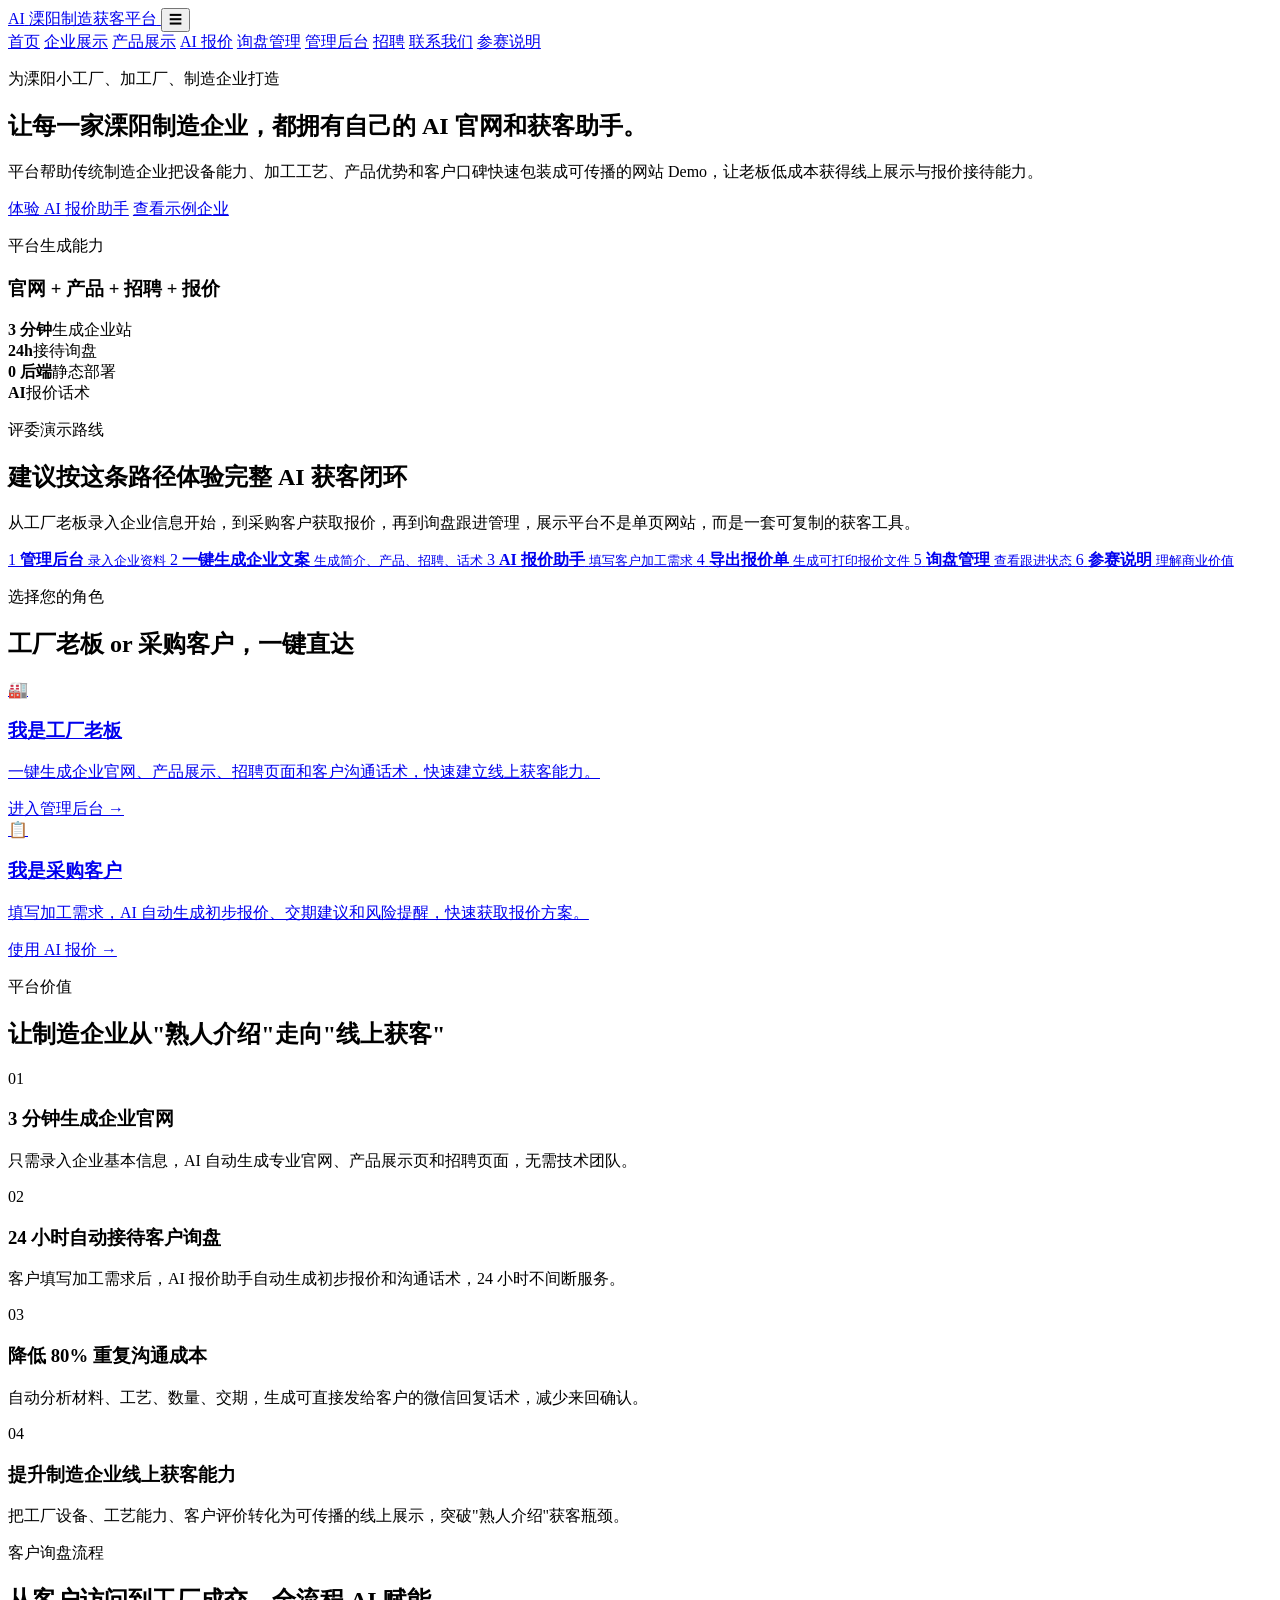
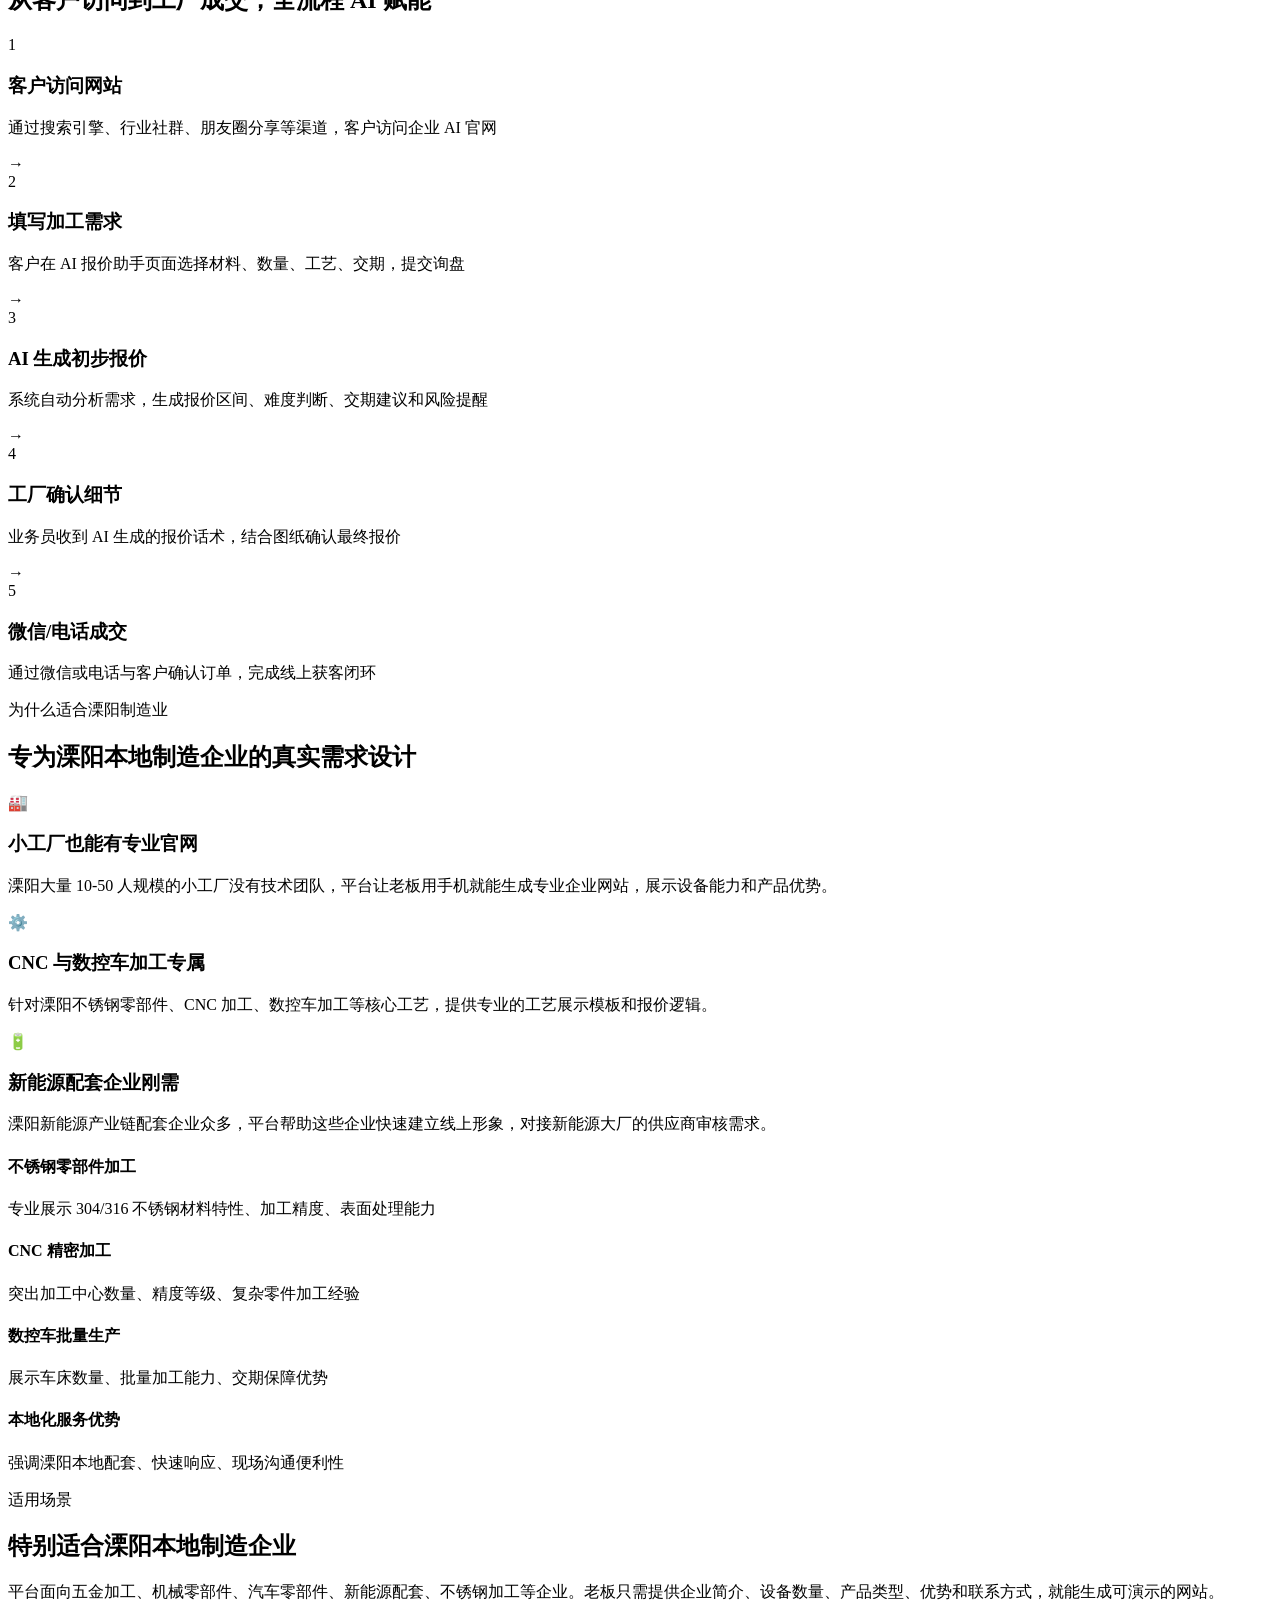
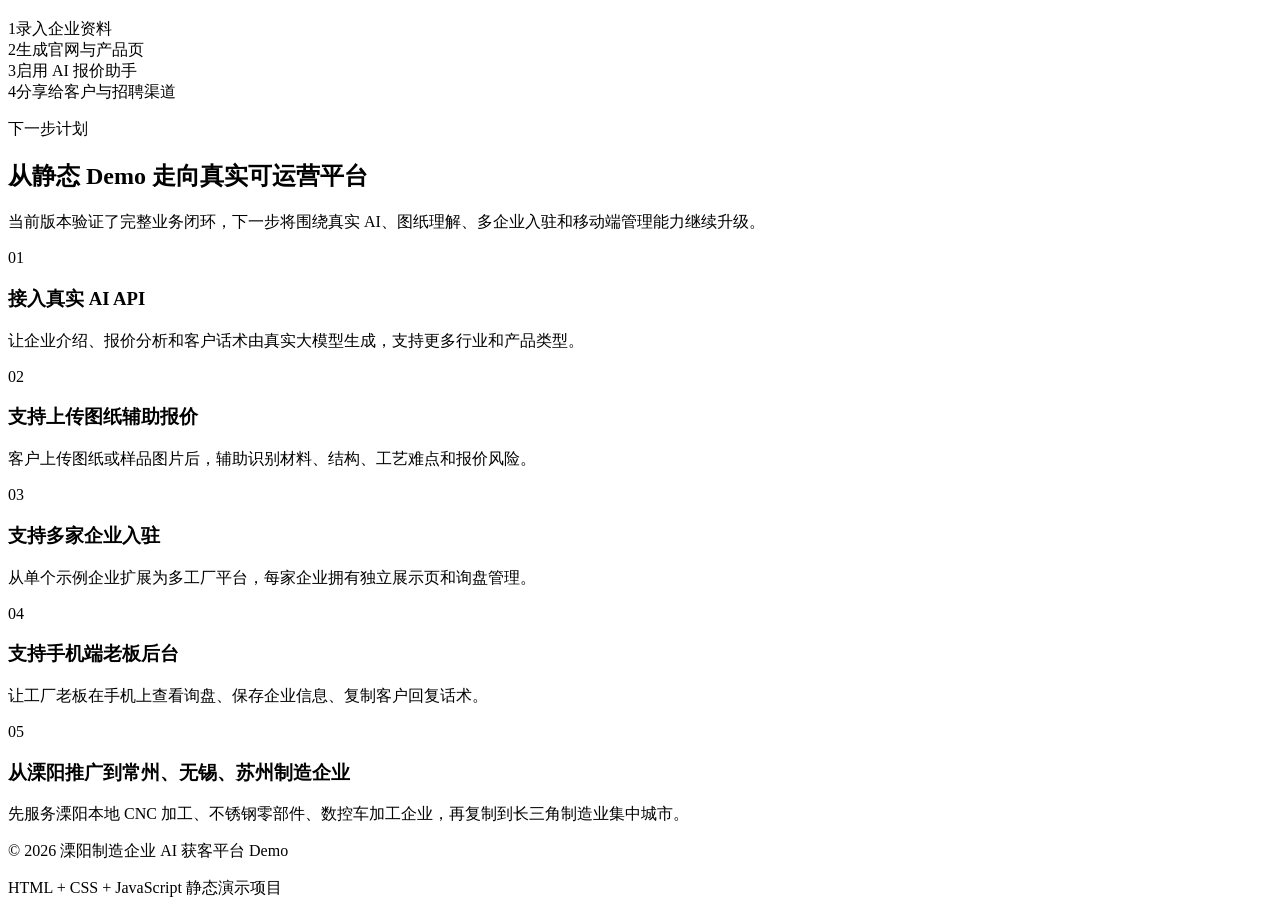
==== index.html @ 5c90553e "Add files via upload" ====
<!DOCTYPE html>
<html lang="zh-CN">
<head>
  <meta charset="UTF-8">
  <meta name="viewport" content="width=device-width, initial-scale=1.0">
  <title>溧阳制造企业 AI 获客平台 | 首页</title>
  <meta name="description" content="面向溧阳本地制造企业的 AI 官网、产品展示、招聘展示与报价助手 Demo。">
  <link rel="stylesheet" href="css/style.css">
</head>
<body>
  <header class="site-header">
    <nav class="navbar">
      <a class="brand" href="index.html">
        <span class="brand-mark">AI</span>
        <span>溧阳制造获客平台</span>
      </a>
      <button class="nav-toggle" aria-label="打开导航">☰</button>
      <div class="nav-links">
        <a href="index.html" class="active">首页</a>
        <a href="enterprise.html">企业展示</a>
        <a href="products.html">产品展示</a>
        <a href="quote.html">AI 报价</a>
        <a href="leads.html">询盘管理</a>
        <a href="admin.html">管理后台</a>
        <a href="jobs.html">招聘</a>
        <a href="contact.html">联系我们</a>
        <a href="competition.html" class="nav-highlight">参赛说明</a>
      </div>
    </nav>
  </header>

  <main>
    <section class="hero">
      <div class="hero-content">
        <p class="eyebrow">为溧阳小工厂、加工厂、制造企业打造</p>
        <h1>让每一家溧阳制造企业，都拥有自己的 AI 官网和获客助手。</h1>
        <p class="hero-text">平台帮助传统制造企业把设备能力、加工工艺、产品优势和客户口碑快速包装成可传播的网站 Demo，让老板低成本获得线上展示与报价接待能力。</p>
        <div class="hero-actions">
          <a class="btn primary" href="quote.html">体验 AI 报价助手</a>
          <a class="btn secondary" href="enterprise.html">查看示例企业</a>
        </div>
      </div>
      <div class="hero-panel">
        <div class="machine-card">
          <span class="status-dot"></span>
          <p>平台生成能力</p>
          <h3>官网 + 产品 + 招聘 + 报价</h3>
          <div class="metric-grid">
            <div><strong>3 分钟</strong><span>生成企业站</span></div>
            <div><strong>24h</strong><span>接待询盘</span></div>
            <div><strong>0 后端</strong><span>静态部署</span></div>
            <div><strong>AI</strong><span>报价话术</span></div>
          </div>
        </div>
      </div>
    </section>

    <section class="section demo-route-section">
      <div class="section-heading">
        <p class="eyebrow">评委演示路线</p>
        <h2>建议按这条路径体验完整 AI 获客闭环</h2>
        <p>从工厂老板录入企业信息开始，到采购客户获取报价，再到询盘跟进管理，展示平台不是单页网站，而是一套可复制的获客工具。</p>
      </div>
      <div class="demo-route">
        <a href="admin.html" class="demo-route-step">
          <span>1</span>
          <strong>管理后台</strong>
          <small>录入企业资料</small>
        </a>
        <a href="admin.html" class="demo-route-step">
          <span>2</span>
          <strong>一键生成企业文案</strong>
          <small>生成简介、产品、招聘、话术</small>
        </a>
        <a href="quote.html" class="demo-route-step">
          <span>3</span>
          <strong>AI 报价助手</strong>
          <small>填写客户加工需求</small>
        </a>
        <a href="quote.html" class="demo-route-step">
          <span>4</span>
          <strong>导出报价单</strong>
          <small>生成可打印报价文件</small>
        </a>
        <a href="leads.html" class="demo-route-step">
          <span>5</span>
          <strong>询盘管理</strong>
          <small>查看跟进状态</small>
        </a>
        <a href="competition.html" class="demo-route-step">
          <span>6</span>
          <strong>参赛说明</strong>
          <small>理解商业价值</small>
        </a>
      </div>
    </section>

    <section class="section">
      <div class="section-heading">
        <p class="eyebrow">选择您的角色</p>
        <h2>工厂老板 or 采购客户，一键直达</h2>
      </div>
      <div class="role-cards">
        <a href="admin.html" class="role-card">
          <div class="role-icon">🏭</div>
          <h3>我是工厂老板</h3>
          <p>一键生成企业官网、产品展示、招聘页面和客户沟通话术，快速建立线上获客能力。</p>
          <span class="role-btn">进入管理后台 →</span>
        </a>
        <a href="quote.html" class="role-card">
          <div class="role-icon">📋</div>
          <h3>我是采购客户</h3>
          <p>填写加工需求，AI 自动生成初步报价、交期建议和风险提醒，快速获取报价方案。</p>
          <span class="role-btn">使用 AI 报价 →</span>
        </a>
      </div>
    </section>

    <section class="section">
      <div class="section-heading">
        <p class="eyebrow">平台价值</p>
        <h2>让制造企业从"熟人介绍"走向"线上获客"</h2>
      </div>
      <div class="cards four">
        <article class="card value-card">
          <div class="icon-box">01</div>
          <h3>3 分钟生成企业官网</h3>
          <p>只需录入企业基本信息，AI 自动生成专业官网、产品展示页和招聘页面，无需技术团队。</p>
        </article>
        <article class="card value-card">
          <div class="icon-box">02</div>
          <h3>24 小时自动接待客户询盘</h3>
          <p>客户填写加工需求后，AI 报价助手自动生成初步报价和沟通话术，24 小时不间断服务。</p>
        </article>
        <article class="card value-card">
          <div class="icon-box">03</div>
          <h3>降低 80% 重复沟通成本</h3>
          <p>自动分析材料、工艺、数量、交期，生成可直接发给客户的微信回复话术，减少来回确认。</p>
        </article>
        <article class="card value-card">
          <div class="icon-box">04</div>
          <h3>提升制造企业线上获客能力</h3>
          <p>把工厂设备、工艺能力、客户评价转化为可传播的线上展示，突破"熟人介绍"获客瓶颈。</p>
        </article>
      </div>
    </section>

    <section class="section dark-band">
      <div class="section-heading">
        <p class="eyebrow">客户询盘流程</p>
        <h2>从客户访问到工厂成交，全流程 AI 赋能</h2>
      </div>
      <div class="flow-steps">
        <div class="flow-step">
          <div class="flow-icon">1</div>
          <h3>客户访问网站</h3>
          <p>通过搜索引擎、行业社群、朋友圈分享等渠道，客户访问企业 AI 官网</p>
        </div>
        <div class="flow-arrow">→</div>
        <div class="flow-step">
          <div class="flow-icon">2</div>
          <h3>填写加工需求</h3>
          <p>客户在 AI 报价助手页面选择材料、数量、工艺、交期，提交询盘</p>
        </div>
        <div class="flow-arrow">→</div>
        <div class="flow-step">
          <div class="flow-icon">3</div>
          <h3>AI 生成初步报价</h3>
          <p>系统自动分析需求，生成报价区间、难度判断、交期建议和风险提醒</p>
        </div>
        <div class="flow-arrow">→</div>
        <div class="flow-step">
          <div class="flow-icon">4</div>
          <h3>工厂确认细节</h3>
          <p>业务员收到 AI 生成的报价话术，结合图纸确认最终报价</p>
        </div>
        <div class="flow-arrow">→</div>
        <div class="flow-step">
          <div class="flow-icon">5</div>
          <h3>微信/电话成交</h3>
          <p>通过微信或电话与客户确认订单，完成线上获客闭环</p>
        </div>
      </div>
    </section>

    <section class="section">
      <div class="section-heading">
        <p class="eyebrow">为什么适合溧阳制造业</p>
        <h2>专为溧阳本地制造企业的真实需求设计</h2>
      </div>
      <div class="cards three">
        <article class="card">
          <div class="icon-box">🏭</div>
          <h3>小工厂也能有专业官网</h3>
          <p>溧阳大量 10-50 人规模的小工厂没有技术团队，平台让老板用手机就能生成专业企业网站，展示设备能力和产品优势。</p>
        </article>
        <article class="card">
          <div class="icon-box">⚙️</div>
          <h3>CNC 与数控车加工专属</h3>
          <p>针对溧阳不锈钢零部件、CNC 加工、数控车加工等核心工艺，提供专业的工艺展示模板和报价逻辑。</p>
        </article>
        <article class="card">
          <div class="icon-box">🔋</div>
          <h3>新能源配套企业刚需</h3>
          <p>溧阳新能源产业链配套企业众多，平台帮助这些企业快速建立线上形象，对接新能源大厂的供应商审核需求。</p>
        </article>
      </div>
      <div class="liyang-features">
        <div class="liyang-feature">
          <h4>不锈钢零部件加工</h4>
          <p>专业展示 304/316 不锈钢材料特性、加工精度、表面处理能力</p>
        </div>
        <div class="liyang-feature">
          <h4>CNC 精密加工</h4>
          <p>突出加工中心数量、精度等级、复杂零件加工经验</p>
        </div>
        <div class="liyang-feature">
          <h4>数控车批量生产</h4>
          <p>展示车床数量、批量加工能力、交期保障优势</p>
        </div>
        <div class="liyang-feature">
          <h4>本地化服务优势</h4>
          <p>强调溧阳本地配套、快速响应、现场沟通便利性</p>
        </div>
      </div>
    </section>

    <section class="section light">
      <div class="section-heading">
        <p class="eyebrow">适用场景</p>
        <h2>特别适合溧阳本地制造企业</h2>
      </div>
      <div class="split">
        <div>
          <p>平台面向五金加工、机械零部件、汽车零部件、新能源配套、不锈钢加工等企业。老板只需提供企业简介、设备数量、产品类型、优势和联系方式，就能生成可演示的网站。</p>
        </div>
        <div class="process-list">
          <div><span>1</span>录入企业资料</div>
          <div><span>2</span>生成官网与产品页</div>
          <div><span>3</span>启用 AI 报价助手</div>
          <div><span>4</span>分享给客户与招聘渠道</div>
        </div>
      </div>
    </section>

    <section class="section">
      <div class="section-heading">
        <p class="eyebrow">下一步计划</p>
        <h2>从静态 Demo 走向真实可运营平台</h2>
        <p>当前版本验证了完整业务闭环，下一步将围绕真实 AI、图纸理解、多企业入驻和移动端管理能力继续升级。</p>
      </div>
      <div class="roadmap-grid">
        <article class="roadmap-card">
          <span>01</span>
          <h3>接入真实 AI API</h3>
          <p>让企业介绍、报价分析和客户话术由真实大模型生成，支持更多行业和产品类型。</p>
        </article>
        <article class="roadmap-card">
          <span>02</span>
          <h3>支持上传图纸辅助报价</h3>
          <p>客户上传图纸或样品图片后，辅助识别材料、结构、工艺难点和报价风险。</p>
        </article>
        <article class="roadmap-card">
          <span>03</span>
          <h3>支持多家企业入驻</h3>
          <p>从单个示例企业扩展为多工厂平台，每家企业拥有独立展示页和询盘管理。</p>
        </article>
        <article class="roadmap-card">
          <span>04</span>
          <h3>支持手机端老板后台</h3>
          <p>让工厂老板在手机上查看询盘、保存企业信息、复制客户回复话术。</p>
        </article>
        <article class="roadmap-card wide">
          <span>05</span>
          <h3>从溧阳推广到常州、无锡、苏州制造企业</h3>
          <p>先服务溧阳本地 CNC 加工、不锈钢零部件、数控车加工企业，再复制到长三角制造业集中城市。</p>
        </article>
      </div>
    </section>
  </main>

  <footer class="site-footer">
    <p>© 2026 溧阳制造企业 AI 获客平台 Demo</p>
    <p>HTML + CSS + JavaScript 静态演示项目</p>
  </footer>

  <script src="js/app.js"></script>
</body>
</html>
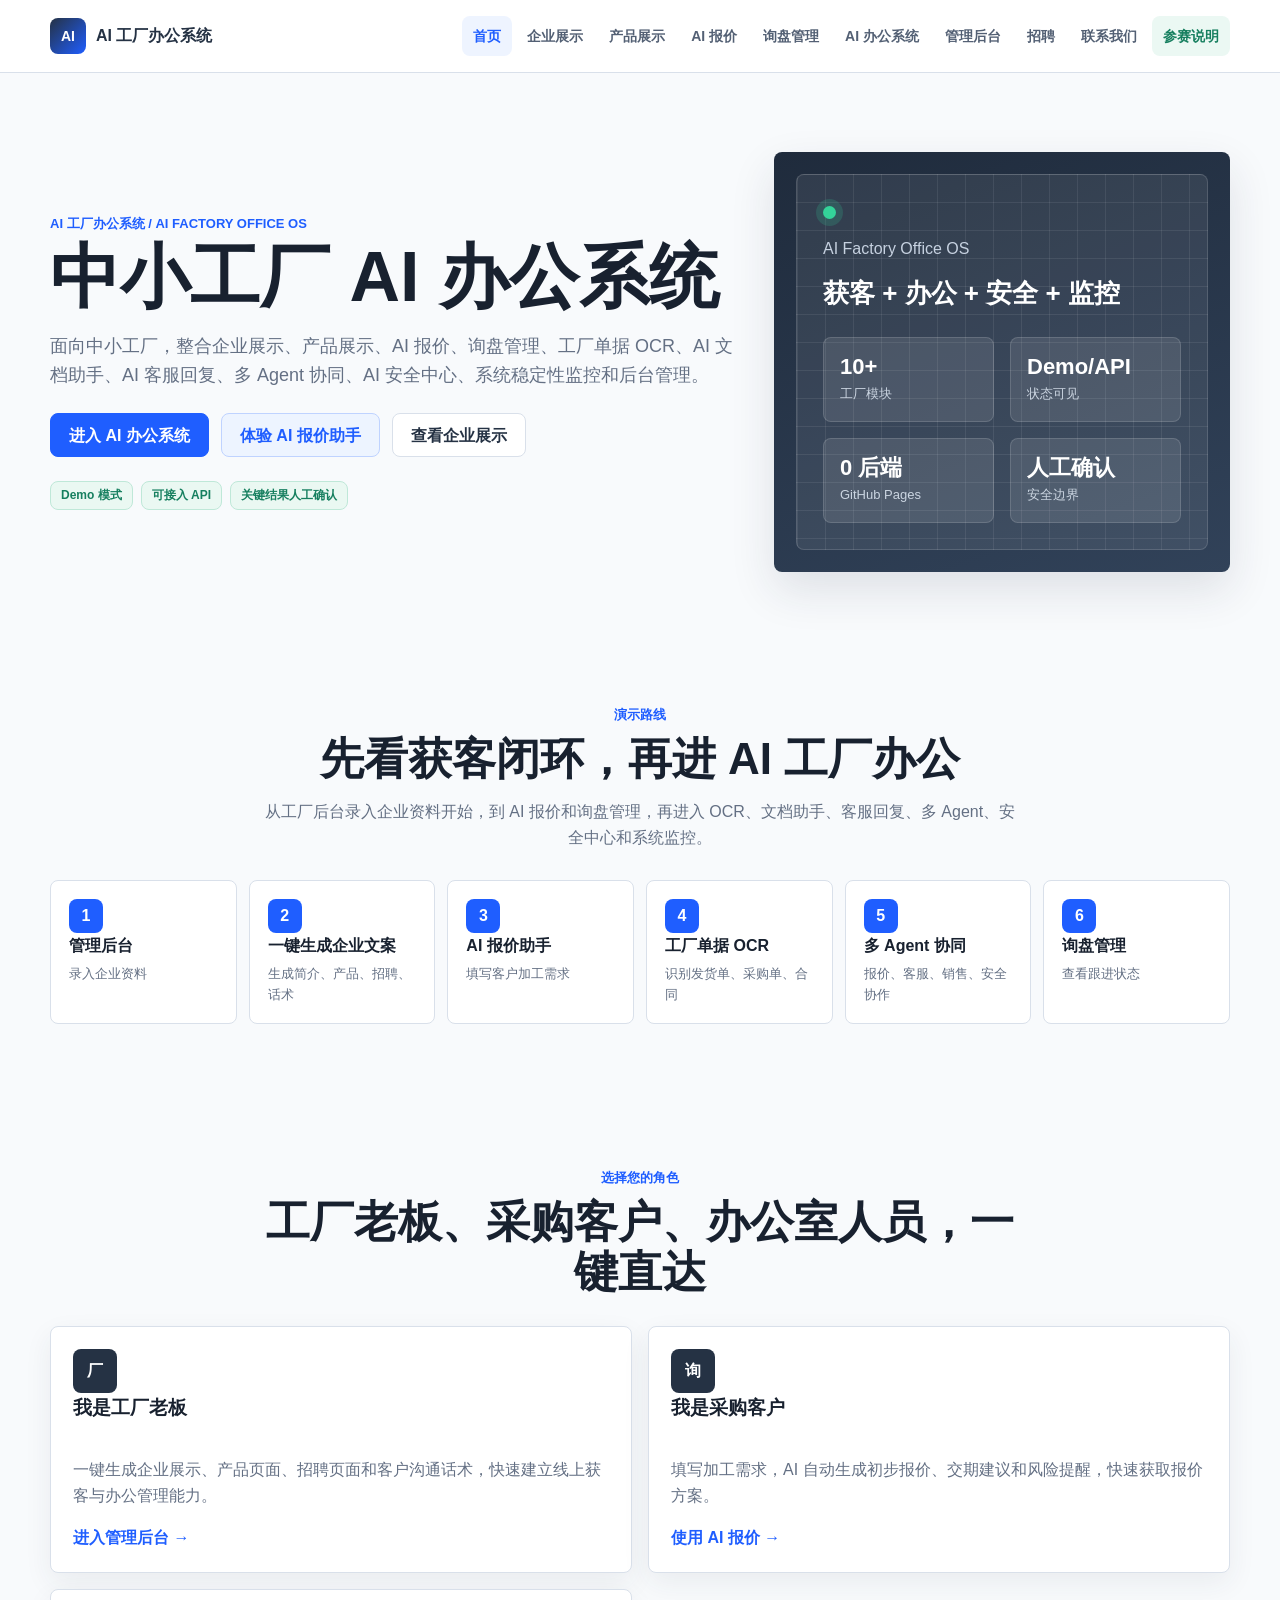
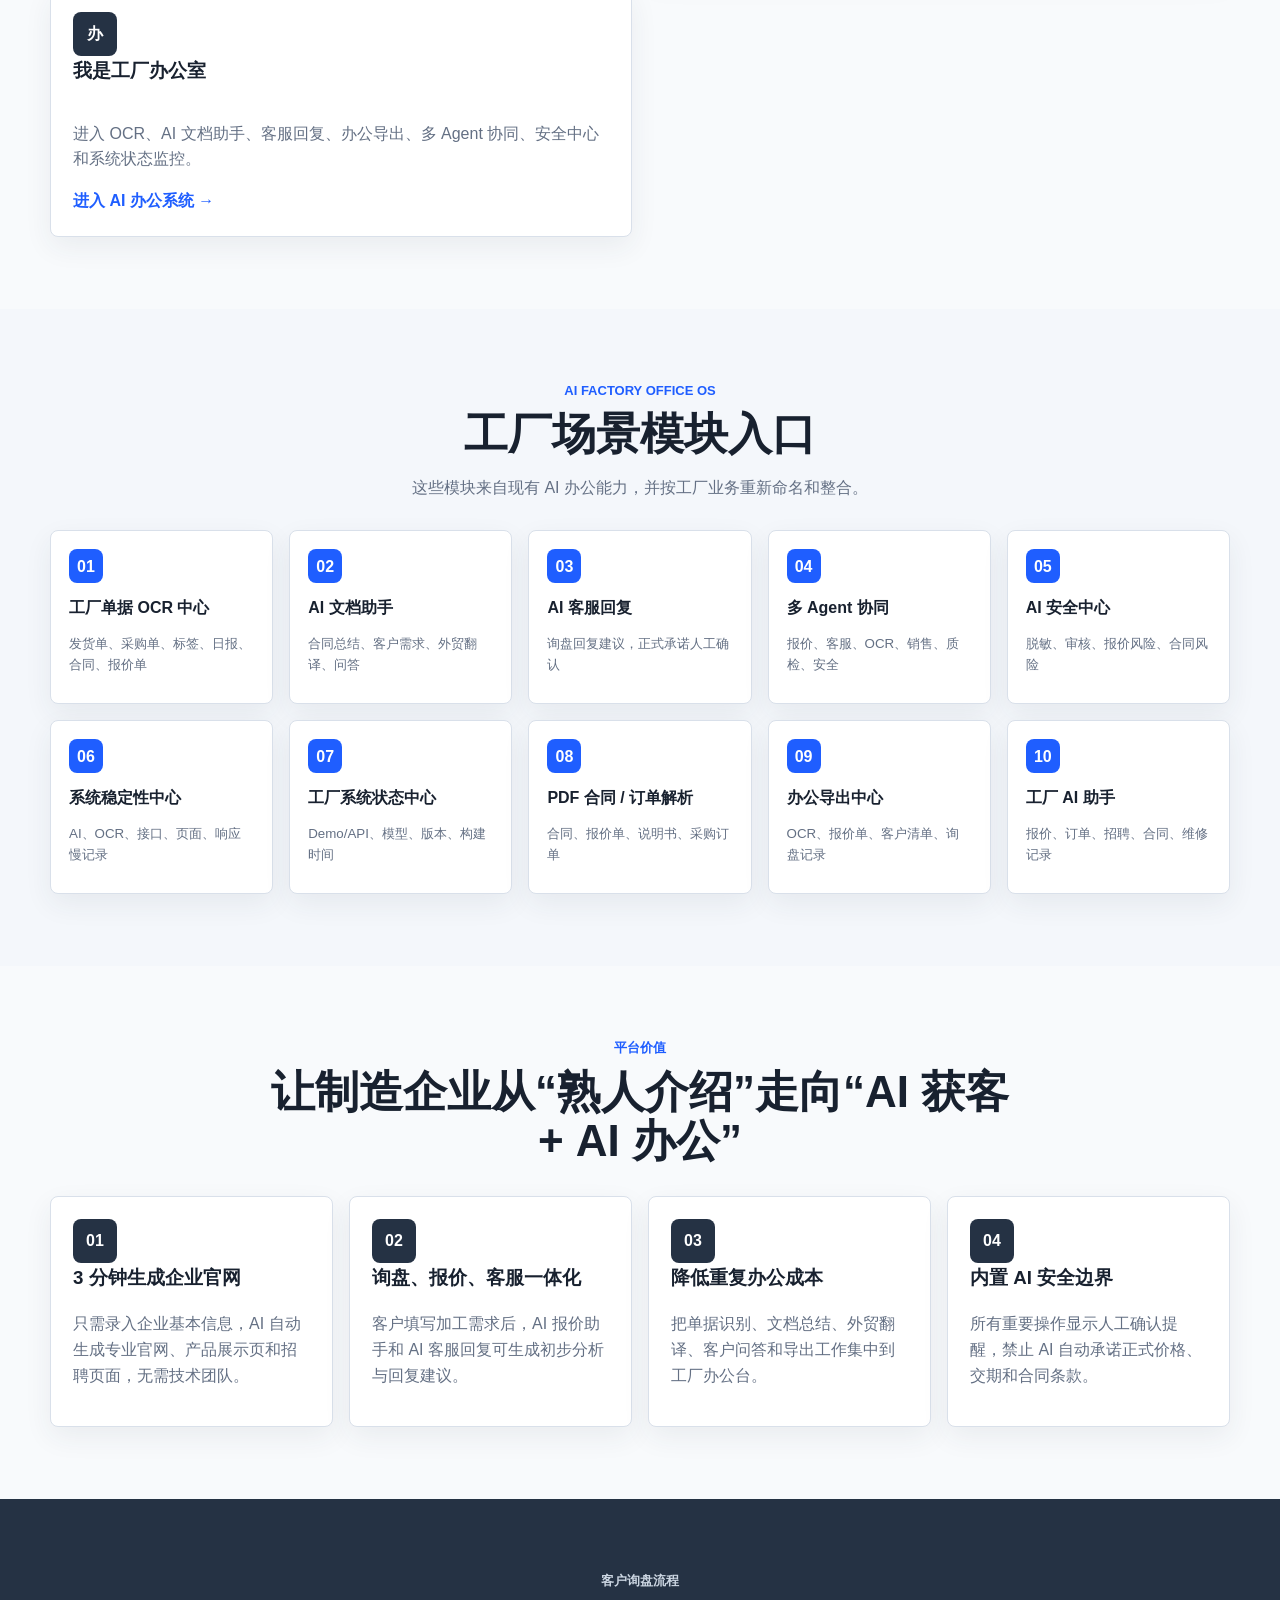
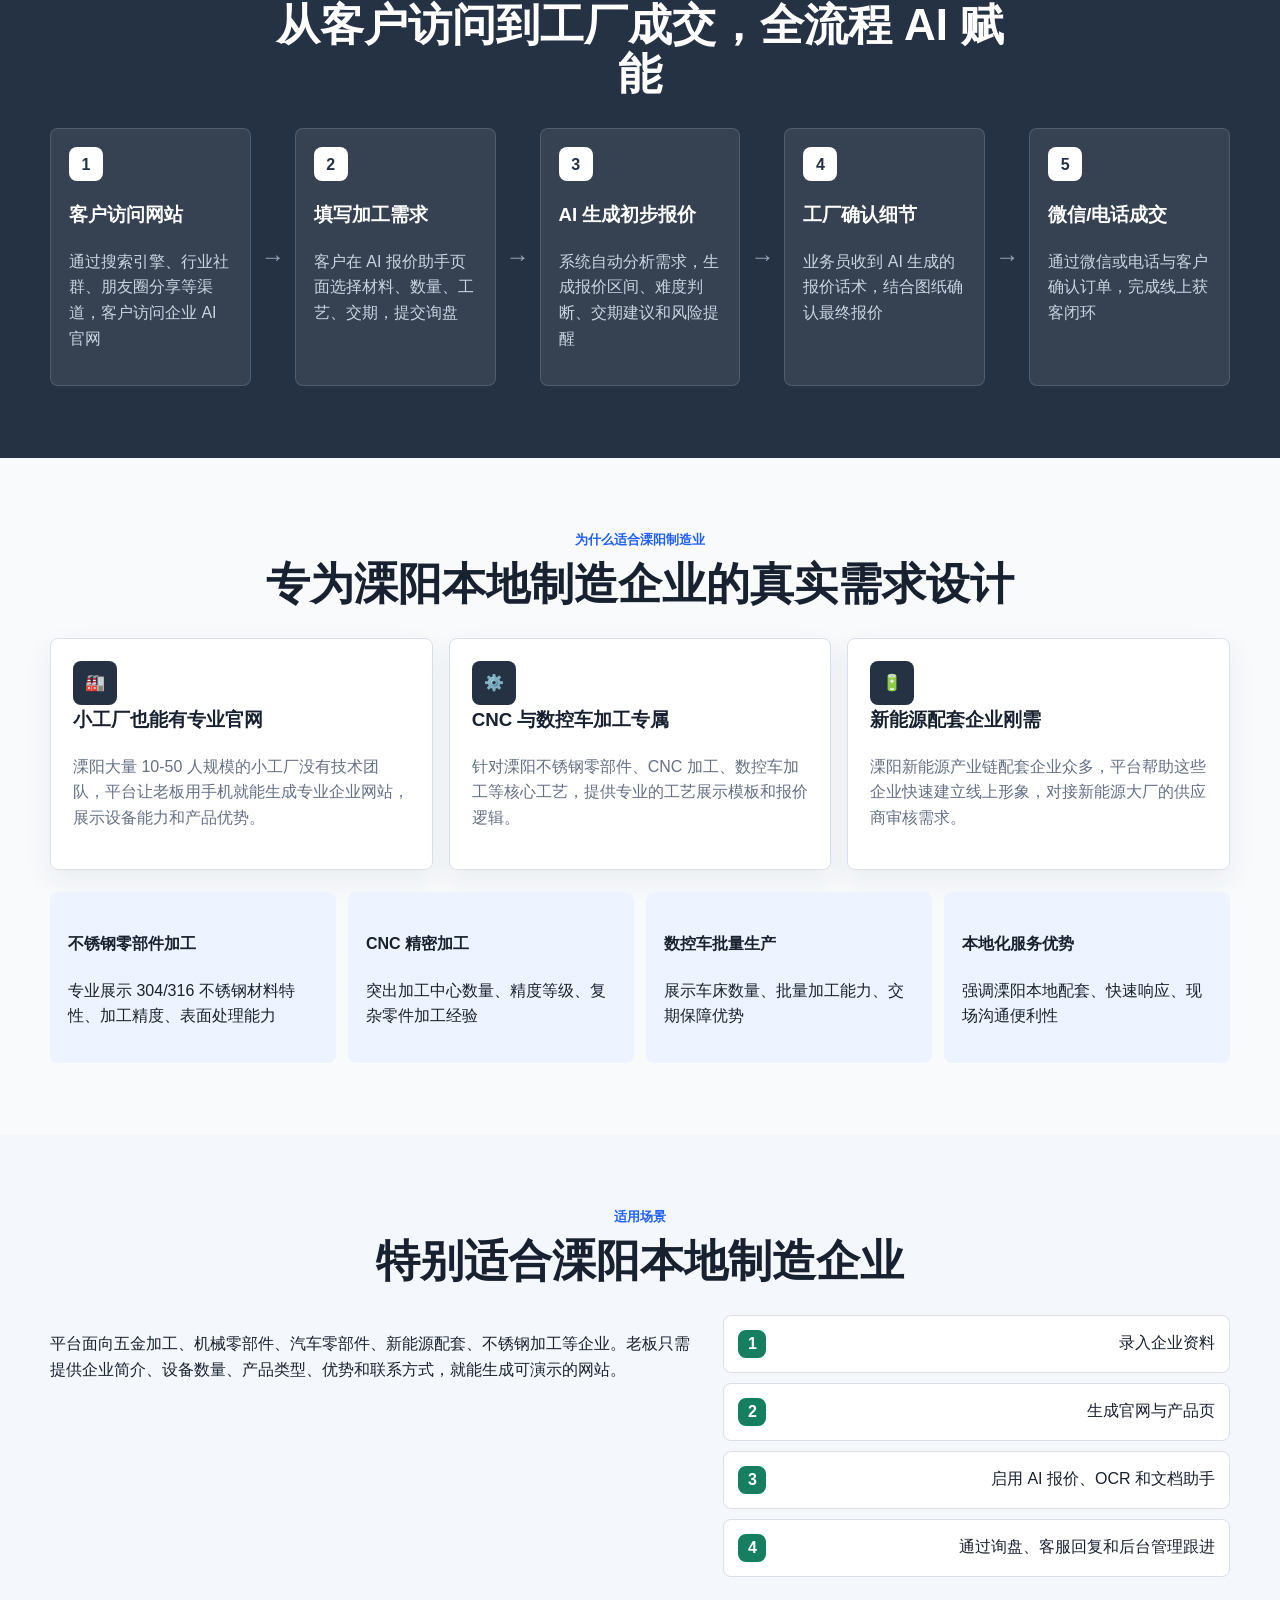
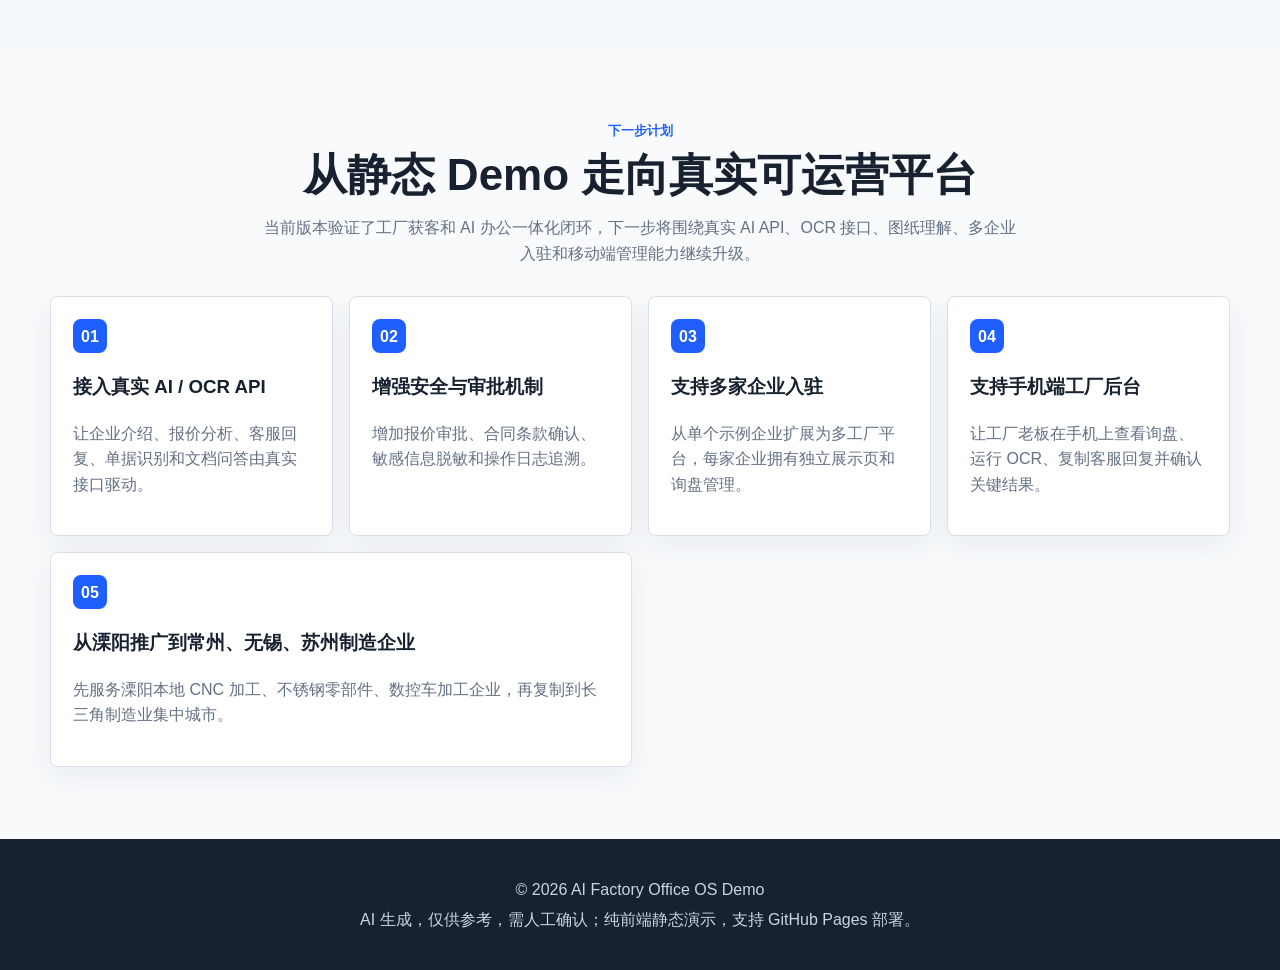
==== commit e8ffe2f4: "feat: integrate factory AI features into Liyang manufacturing platform" ====
--- a/index.html
+++ b/index.html
@@ -3,8 +3,9 @@
 <head>
   <meta charset="UTF-8">
   <meta name="viewport" content="width=device-width, initial-scale=1.0">
-  <title>溧阳制造企业 AI 获客平台 | 首页</title>
-  <meta name="description" content="面向溧阳本地制造企业的 AI 官网、产品展示、招聘展示与报价助手 Demo。">
+  <link rel="icon" href="favicon.svg" type="image/svg+xml">
+  <title>AI 工厂办公系统 | AI Factory Office OS</title>
+  <meta name="description" content="面向中小工厂的 AI 工厂办公系统，整合企业展示、AI 报价、询盘管理、OCR 单据识别、AI 文档助手、客服回复、多 Agent、安全中心和系统监控。">
   <link rel="stylesheet" href="css/style.css">
 </head>
 <body>
@@ -12,7 +13,7 @@
     <nav class="navbar">
       <a class="brand" href="index.html">
         <span class="brand-mark">AI</span>
-        <span>溧阳制造获客平台</span>
+        <span>AI 工厂办公系统</span>
       </a>
       <button class="nav-toggle" aria-label="打开导航">☰</button>
       <div class="nav-links">
@@ -21,6 +22,7 @@
         <a href="products.html">产品展示</a>
         <a href="quote.html">AI 报价</a>
         <a href="leads.html">询盘管理</a>
+        <a href="factory-office.html">AI 办公系统</a>
         <a href="admin.html">管理后台</a>
         <a href="jobs.html">招聘</a>
         <a href="contact.html">联系我们</a>
@@ -32,24 +34,30 @@
   <main>
     <section class="hero">
       <div class="hero-content">
-        <p class="eyebrow">为溧阳小工厂、加工厂、制造企业打造</p>
-        <h1>让每一家溧阳制造企业，都拥有自己的 AI 官网和获客助手。</h1>
-        <p class="hero-text">平台帮助传统制造企业把设备能力、加工工艺、产品优势和客户口碑快速包装成可传播的网站 Demo，让老板低成本获得线上展示与报价接待能力。</p>
+        <p class="eyebrow">AI 工厂办公系统 / AI Factory Office OS</p>
+        <h1>中小工厂 AI 办公系统</h1>
+        <p class="hero-text">面向中小工厂，整合企业展示、产品展示、AI 报价、询盘管理、工厂单据 OCR、AI 文档助手、AI 客服回复、多 Agent 协同、AI 安全中心、系统稳定性监控和后台管理。</p>
         <div class="hero-actions">
-          <a class="btn primary" href="quote.html">体验 AI 报价助手</a>
-          <a class="btn secondary" href="enterprise.html">查看示例企业</a>
+          <a class="btn primary" href="factory-office.html">进入 AI 办公系统</a>
+          <a class="btn secondary" href="quote.html">体验 AI 报价助手</a>
+          <a class="btn ghost" href="enterprise.html">查看企业展示</a>
+        </div>
+        <div class="mode-strip">
+          <span>Demo 模式</span>
+          <span>可接入 API</span>
+          <span>关键结果人工确认</span>
         </div>
       </div>
       <div class="hero-panel">
         <div class="machine-card">
           <span class="status-dot"></span>
-          <p>平台生成能力</p>
-          <h3>官网 + 产品 + 招聘 + 报价</h3>
+          <p>AI Factory Office OS</p>
+          <h3>获客 + 办公 + 安全 + 监控</h3>
           <div class="metric-grid">
-            <div><strong>3 分钟</strong><span>生成企业站</span></div>
-            <div><strong>24h</strong><span>接待询盘</span></div>
-            <div><strong>0 后端</strong><span>静态部署</span></div>
-            <div><strong>AI</strong><span>报价话术</span></div>
+            <div><strong>10+</strong><span>工厂模块</span></div>
+            <div><strong>Demo/API</strong><span>状态可见</span></div>
+            <div><strong>0 后端</strong><span>GitHub Pages</span></div>
+            <div><strong>人工确认</strong><span>安全边界</span></div>
           </div>
         </div>
       </div>
@@ -57,9 +65,9 @@
 
     <section class="section demo-route-section">
       <div class="section-heading">
-        <p class="eyebrow">评委演示路线</p>
-        <h2>建议按这条路径体验完整 AI 获客闭环</h2>
-        <p>从工厂老板录入企业信息开始，到采购客户获取报价，再到询盘跟进管理，展示平台不是单页网站，而是一套可复制的获客工具。</p>
+        <p class="eyebrow">演示路线</p>
+        <h2>先看获客闭环，再进 AI 工厂办公</h2>
+        <p>从工厂后台录入企业资料开始，到 AI 报价和询盘管理，再进入 OCR、文档助手、客服回复、多 Agent、安全中心和系统监控。</p>
       </div>
       <div class="demo-route">
         <a href="admin.html" class="demo-route-step">
@@ -77,49 +85,75 @@
           <strong>AI 报价助手</strong>
           <small>填写客户加工需求</small>
         </a>
-        <a href="quote.html" class="demo-route-step">
+        <a href="factory-office.html#ocrCenter" class="demo-route-step">
           <span>4</span>
-          <strong>导出报价单</strong>
-          <small>生成可打印报价文件</small>
+          <strong>工厂单据 OCR</strong>
+          <small>识别发货单、采购单、合同</small>
+        </a>
+        <a href="factory-office.html#agentDesk" class="demo-route-step">
+          <span>5</span>
+          <strong>多 Agent 协同</strong>
+          <small>报价、客服、销售、安全协作</small>
         </a>
         <a href="leads.html" class="demo-route-step">
-          <span>5</span>
+          <span>6</span>
           <strong>询盘管理</strong>
           <small>查看跟进状态</small>
         </a>
-        <a href="competition.html" class="demo-route-step">
-          <span>6</span>
-          <strong>参赛说明</strong>
-          <small>理解商业价值</small>
-        </a>
       </div>
     </section>
 
     <section class="section">
       <div class="section-heading">
         <p class="eyebrow">选择您的角色</p>
-        <h2>工厂老板 or 采购客户，一键直达</h2>
+        <h2>工厂老板、采购客户、办公室人员，一键直达</h2>
       </div>
       <div class="role-cards">
         <a href="admin.html" class="role-card">
-          <div class="role-icon">🏭</div>
+          <div class="role-icon">厂</div>
           <h3>我是工厂老板</h3>
-          <p>一键生成企业官网、产品展示、招聘页面和客户沟通话术，快速建立线上获客能力。</p>
+          <p>一键生成企业展示、产品页面、招聘页面和客户沟通话术，快速建立线上获客与办公管理能力。</p>
           <span class="role-btn">进入管理后台 →</span>
         </a>
         <a href="quote.html" class="role-card">
-          <div class="role-icon">📋</div>
+          <div class="role-icon">询</div>
           <h3>我是采购客户</h3>
           <p>填写加工需求，AI 自动生成初步报价、交期建议和风险提醒，快速获取报价方案。</p>
           <span class="role-btn">使用 AI 报价 →</span>
         </a>
+        <a href="factory-office.html" class="role-card">
+          <div class="role-icon">办</div>
+          <h3>我是工厂办公室</h3>
+          <p>进入 OCR、AI 文档助手、客服回复、办公导出、多 Agent 协同、安全中心和系统状态监控。</p>
+          <span class="role-btn">进入 AI 办公系统 →</span>
+        </a>
+      </div>
+    </section>
+
+    <section class="section light">
+      <div class="section-heading">
+        <p class="eyebrow">AI Factory Office OS</p>
+        <h2>工厂场景模块入口</h2>
+        <p>这些模块来自现有 AI 办公能力，并按工厂业务重新命名和整合。</p>
+      </div>
+      <div class="module-grid">
+        <a href="factory-office.html#ocrCenter" class="module-tile"><span>01</span><strong>工厂单据 OCR 中心</strong><small>发货单、采购单、标签、日报、合同、报价单</small></a>
+        <a href="factory-office.html#docAssistant" class="module-tile"><span>02</span><strong>AI 文档助手</strong><small>合同总结、客户需求、外贸翻译、问答</small></a>
+        <a href="factory-office.html#customerReply" class="module-tile"><span>03</span><strong>AI 客服回复</strong><small>询盘回复建议，正式承诺人工确认</small></a>
+        <a href="factory-office.html#agentDesk" class="module-tile"><span>04</span><strong>多 Agent 协同</strong><small>报价、客服、OCR、销售、质检、安全</small></a>
+        <a href="factory-office.html#securityCenter" class="module-tile"><span>05</span><strong>AI 安全中心</strong><small>脱敏、审核、报价风险、合同风险</small></a>
+        <a href="factory-office.html#stabilityCenter" class="module-tile"><span>06</span><strong>系统稳定性中心</strong><small>AI、OCR、接口、页面、响应慢记录</small></a>
+        <a href="factory-office.html#statusCenter" class="module-tile"><span>07</span><strong>工厂系统状态中心</strong><small>Demo/API、模型、版本、构建时间</small></a>
+        <a href="factory-office.html#pdfCenter" class="module-tile"><span>08</span><strong>PDF 合同 / 订单解析</strong><small>合同、报价单、说明书、采购订单</small></a>
+        <a href="factory-office.html#exportCenter" class="module-tile"><span>09</span><strong>办公导出中心</strong><small>OCR、报价单、客户清单、询盘记录</small></a>
+        <a href="factory-office.html#factoryChat" class="module-tile"><span>10</span><strong>工厂 AI 助手</strong><small>报价、订单、招聘、合同、维修记录</small></a>
       </div>
     </section>
 
     <section class="section">
       <div class="section-heading">
         <p class="eyebrow">平台价值</p>
-        <h2>让制造企业从"熟人介绍"走向"线上获客"</h2>
+        <h2>让制造企业从“熟人介绍”走向“AI 获客 + AI 办公”</h2>
       </div>
       <div class="cards four">
         <article class="card value-card">
@@ -129,18 +163,18 @@
         </article>
         <article class="card value-card">
           <div class="icon-box">02</div>
-          <h3>24 小时自动接待客户询盘</h3>
-          <p>客户填写加工需求后，AI 报价助手自动生成初步报价和沟通话术，24 小时不间断服务。</p>
+          <h3>询盘、报价、客服一体化</h3>
+          <p>客户填写加工需求后，AI 报价助手和 AI 客服回复可生成初步分析与回复建议。</p>
         </article>
         <article class="card value-card">
           <div class="icon-box">03</div>
-          <h3>降低 80% 重复沟通成本</h3>
-          <p>自动分析材料、工艺、数量、交期，生成可直接发给客户的微信回复话术，减少来回确认。</p>
+          <h3>降低重复办公成本</h3>
+          <p>把单据识别、文档总结、外贸翻译、客户问答和导出工作集中到工厂办公台。</p>
         </article>
         <article class="card value-card">
           <div class="icon-box">04</div>
-          <h3>提升制造企业线上获客能力</h3>
-          <p>把工厂设备、工艺能力、客户评价转化为可传播的线上展示，突破"熟人介绍"获客瓶颈。</p>
+          <h3>内置 AI 安全边界</h3>
+          <p>所有重要操作显示人工确认提醒，禁止 AI 自动承诺正式价格、交期和合同条款。</p>
         </article>
       </div>
     </section>
@@ -237,8 +271,8 @@
         <div class="process-list">
           <div><span>1</span>录入企业资料</div>
           <div><span>2</span>生成官网与产品页</div>
-          <div><span>3</span>启用 AI 报价助手</div>
-          <div><span>4</span>分享给客户与招聘渠道</div>
+          <div><span>3</span>启用 AI 报价、OCR 和文档助手</div>
+          <div><span>4</span>通过询盘、客服回复和后台管理跟进</div>
         </div>
       </div>
     </section>
@@ -247,18 +281,18 @@
       <div class="section-heading">
         <p class="eyebrow">下一步计划</p>
         <h2>从静态 Demo 走向真实可运营平台</h2>
-        <p>当前版本验证了完整业务闭环，下一步将围绕真实 AI、图纸理解、多企业入驻和移动端管理能力继续升级。</p>
+        <p>当前版本验证了工厂获客和 AI 办公一体化闭环，下一步将围绕真实 AI API、OCR 接口、图纸理解、多企业入驻和移动端管理能力继续升级。</p>
       </div>
       <div class="roadmap-grid">
         <article class="roadmap-card">
           <span>01</span>
-          <h3>接入真实 AI API</h3>
-          <p>让企业介绍、报价分析和客户话术由真实大模型生成，支持更多行业和产品类型。</p>
+          <h3>接入真实 AI / OCR API</h3>
+          <p>让企业介绍、报价分析、客服回复、单据识别和文档问答由真实接口驱动。</p>
         </article>
         <article class="roadmap-card">
           <span>02</span>
-          <h3>支持上传图纸辅助报价</h3>
-          <p>客户上传图纸或样品图片后，辅助识别材料、结构、工艺难点和报价风险。</p>
+          <h3>增强安全与审批机制</h3>
+          <p>增加报价审批、合同条款确认、敏感信息脱敏和操作日志追溯。</p>
         </article>
         <article class="roadmap-card">
           <span>03</span>
@@ -267,8 +301,8 @@
         </article>
         <article class="roadmap-card">
           <span>04</span>
-          <h3>支持手机端老板后台</h3>
-          <p>让工厂老板在手机上查看询盘、保存企业信息、复制客户回复话术。</p>
+          <h3>支持手机端工厂后台</h3>
+          <p>让工厂老板在手机上查看询盘、运行 OCR、复制客服回复并确认关键结果。</p>
         </article>
         <article class="roadmap-card wide">
           <span>05</span>
@@ -280,8 +314,8 @@
   </main>
 
   <footer class="site-footer">
-    <p>© 2026 溧阳制造企业 AI 获客平台 Demo</p>
-    <p>HTML + CSS + JavaScript 静态演示项目</p>
+    <p>© 2026 AI Factory Office OS Demo</p>
+    <p>AI 生成，仅供参考，需人工确认；纯前端静态演示，支持 GitHub Pages 部署。</p>
   </footer>
 
   <script src="js/app.js"></script>
--- a/css/style.css
+++ b/css/style.css
@@ -0,0 +1,1334 @@
+:root {
+  --ink: #18212f;
+  --muted: #647084;
+  --line: #d9e0ea;
+  --soft: #f4f7fb;
+  --panel: #ffffff;
+  --blue: #1f5eff;
+  --blue-dark: #1644bc;
+  --green: #167f5f;
+  --amber: #b46b00;
+  --red: #be3434;
+  --steel: #253244;
+  --shadow: 0 18px 45px rgba(30, 43, 64, 0.12);
+}
+
+* {
+  box-sizing: border-box;
+}
+
+html {
+  scroll-behavior: smooth;
+}
+
+body {
+  margin: 0;
+  color: var(--ink);
+  background: #f8fafc;
+  font-family: -apple-system, BlinkMacSystemFont, "Segoe UI", "PingFang SC", "Microsoft YaHei", sans-serif;
+  line-height: 1.6;
+}
+
+a {
+  color: inherit;
+  text-decoration: none;
+}
+
+button,
+input,
+select,
+textarea {
+  font: inherit;
+}
+
+button {
+  cursor: pointer;
+}
+
+.site-header {
+  position: sticky;
+  top: 0;
+  z-index: 20;
+  background: rgba(255, 255, 255, 0.94);
+  border-bottom: 1px solid var(--line);
+  backdrop-filter: blur(14px);
+}
+
+.navbar {
+  width: min(1180px, calc(100% - 32px));
+  min-height: 72px;
+  margin: 0 auto;
+  display: flex;
+  align-items: center;
+  justify-content: space-between;
+  gap: 20px;
+}
+
+.brand {
+  display: inline-flex;
+  align-items: center;
+  gap: 10px;
+  font-weight: 800;
+  color: var(--steel);
+  white-space: nowrap;
+}
+
+.brand-mark {
+  width: 36px;
+  height: 36px;
+  display: grid;
+  place-items: center;
+  color: #fff;
+  background: linear-gradient(135deg, var(--steel), var(--blue));
+  border-radius: 8px;
+  font-size: 14px;
+  letter-spacing: 0;
+}
+
+.nav-links {
+  display: flex;
+  align-items: center;
+  gap: 4px;
+  flex-wrap: wrap;
+  justify-content: flex-end;
+}
+
+.nav-links a {
+  padding: 9px 11px;
+  border-radius: 8px;
+  color: #536074;
+  font-size: 14px;
+  font-weight: 700;
+}
+
+.nav-links a:hover,
+.nav-links a.active {
+  color: var(--blue);
+  background: #eef4ff;
+}
+
+.nav-links .nav-highlight {
+  color: var(--green);
+  background: #ebf8f3;
+}
+
+.nav-toggle {
+  display: none;
+  width: 42px;
+  height: 42px;
+  border: 1px solid var(--line);
+  border-radius: 8px;
+  background: #fff;
+  color: var(--ink);
+}
+
+.hero,
+.page-hero {
+  width: min(1180px, calc(100% - 32px));
+  margin: 0 auto;
+}
+
+.hero {
+  min-height: 560px;
+  display: grid;
+  grid-template-columns: minmax(0, 1.08fr) minmax(320px, 0.72fr);
+  align-items: center;
+  gap: 40px;
+  padding: 64px 0 46px;
+}
+
+.office-hero {
+  min-height: 520px;
+}
+
+.hero-content h1,
+.page-hero h1 {
+  margin: 8px 0 18px;
+  font-size: clamp(38px, 6vw, 70px);
+  line-height: 1.02;
+  letter-spacing: 0;
+  max-width: 880px;
+}
+
+.hero-text,
+.page-hero p {
+  max-width: 720px;
+  color: var(--muted);
+  font-size: 18px;
+}
+
+.eyebrow {
+  margin: 0 0 8px;
+  color: var(--blue);
+  font-size: 13px;
+  font-weight: 900;
+  letter-spacing: 0;
+  text-transform: uppercase;
+}
+
+.hero-actions,
+.form-actions,
+.button-row {
+  display: flex;
+  align-items: center;
+  gap: 12px;
+  margin-top: 24px;
+}
+
+.button-row.wrap,
+.form-actions.full {
+  flex-wrap: wrap;
+}
+
+.btn,
+.primary,
+.secondary,
+.ghost {
+  display: inline-flex;
+  align-items: center;
+  justify-content: center;
+  min-height: 44px;
+  padding: 0 18px;
+  border-radius: 8px;
+  border: 1px solid transparent;
+  font-weight: 800;
+}
+
+.btn.primary,
+button.primary,
+.primary-btn {
+  color: #fff;
+  background: var(--blue);
+  border-color: var(--blue);
+}
+
+.btn.primary:hover,
+button.primary:hover {
+  background: var(--blue-dark);
+}
+
+.btn.secondary,
+button.secondary {
+  color: var(--blue);
+  background: #edf4ff;
+  border-color: #bfd3ff;
+}
+
+.btn.ghost,
+button.ghost {
+  color: var(--steel);
+  background: #fff;
+  border-color: var(--line);
+}
+
+.hero-panel,
+.machine-card,
+.system-panel {
+  border-radius: 8px;
+}
+
+.hero-panel {
+  background: linear-gradient(160deg, #1f2b3c, #314259);
+  color: #fff;
+  padding: 22px;
+  box-shadow: var(--shadow);
+}
+
+.machine-card {
+  min-height: 330px;
+  padding: 26px;
+  border: 1px solid rgba(255, 255, 255, 0.14);
+  background:
+    linear-gradient(90deg, rgba(255, 255, 255, 0.08) 1px, transparent 1px),
+    linear-gradient(0deg, rgba(255, 255, 255, 0.08) 1px, transparent 1px),
+    rgba(255, 255, 255, 0.08);
+  background-size: 28px 28px;
+}
+
+.machine-card p {
+  color: #c6d1e0;
+  margin-top: 10px;
+}
+
+.machine-card h3 {
+  margin: 8px 0 28px;
+  font-size: 26px;
+  line-height: 1.18;
+}
+
+.status-dot {
+  width: 13px;
+  height: 13px;
+  display: inline-block;
+  border-radius: 50%;
+  background: #34d399;
+  box-shadow: 0 0 0 7px rgba(52, 211, 153, 0.18);
+}
+
+.metric-grid,
+.status-stack,
+.status-grid,
+.cards,
+.role-cards,
+.module-grid,
+.agent-grid,
+.jobs-grid,
+.leads-stats,
+.roadmap-grid,
+.product-grid {
+  display: grid;
+  gap: 16px;
+}
+
+.metric-grid {
+  grid-template-columns: repeat(2, 1fr);
+}
+
+.metric-grid div,
+.status-stack div {
+  padding: 16px;
+  border-radius: 8px;
+  background: rgba(255, 255, 255, 0.1);
+  border: 1px solid rgba(255, 255, 255, 0.14);
+}
+
+.metric-grid strong,
+.status-stack strong {
+  display: block;
+  color: #fff;
+  font-size: 22px;
+  line-height: 1.2;
+}
+
+.metric-grid span,
+.status-stack span {
+  display: block;
+  color: #cbd5e1;
+  margin-top: 4px;
+  font-size: 13px;
+}
+
+.status-stack {
+  grid-template-columns: 1fr;
+}
+
+.mode-strip {
+  display: flex;
+  flex-wrap: wrap;
+  gap: 8px;
+  margin-top: 24px;
+}
+
+.mode-strip span,
+.tag,
+.lead-tag,
+.lead-status,
+.badge {
+  display: inline-flex;
+  align-items: center;
+  min-height: 28px;
+  padding: 4px 10px;
+  border-radius: 8px;
+  font-size: 12px;
+  font-weight: 800;
+}
+
+.mode-strip span,
+.badge {
+  color: var(--green);
+  background: #eaf8f2;
+  border: 1px solid #bfe8d8;
+}
+
+.section {
+  width: min(1180px, calc(100% - 32px));
+  margin: 0 auto;
+  padding: 72px 0;
+}
+
+.section.light,
+.compact-band {
+  width: 100%;
+  max-width: none;
+  padding-left: max(16px, calc((100% - 1180px) / 2));
+  padding-right: max(16px, calc((100% - 1180px) / 2));
+  background: var(--soft);
+}
+
+.section-heading {
+  max-width: 760px;
+  margin: 0 auto 30px;
+  text-align: center;
+}
+
+.section-heading.left {
+  margin-left: 0;
+  text-align: left;
+}
+
+.section-heading h2 {
+  margin: 0;
+  font-size: clamp(28px, 4vw, 44px);
+  line-height: 1.12;
+  letter-spacing: 0;
+}
+
+.section-heading p:not(.eyebrow) {
+  color: var(--muted);
+}
+
+.cards.three {
+  grid-template-columns: repeat(3, minmax(0, 1fr));
+}
+
+.cards.four {
+  grid-template-columns: repeat(4, minmax(0, 1fr));
+}
+
+.card,
+.role-card,
+.module-tile,
+.roadmap-card,
+.product-card,
+.job-card,
+.stat-card,
+.info-panel,
+.contact-card,
+.tool-panel,
+.tool-result,
+.agent-card,
+.status-card {
+  border: 1px solid var(--line);
+  border-radius: 8px;
+  background: var(--panel);
+  box-shadow: 0 10px 28px rgba(37, 50, 68, 0.07);
+}
+
+.card,
+.role-card,
+.roadmap-card,
+.job-card,
+.stat-card,
+.info-panel,
+.contact-card,
+.tool-panel,
+.tool-result,
+.agent-card,
+.status-card {
+  padding: 22px;
+}
+
+.card h3,
+.role-card h3,
+.agent-card h3,
+.status-card strong {
+  margin-top: 0;
+}
+
+.card p,
+.role-card p,
+.job-card p,
+.agent-card p,
+.roadmap-card p {
+  color: var(--muted);
+}
+
+.role-cards {
+  grid-template-columns: repeat(2, minmax(0, 1fr));
+}
+
+.role-card {
+  min-height: 230px;
+  display: flex;
+  flex-direction: column;
+  transition: transform 0.18s ease, box-shadow 0.18s ease;
+}
+
+.role-card:hover,
+.module-tile:hover {
+  transform: translateY(-3px);
+  box-shadow: var(--shadow);
+}
+
+.role-icon,
+.icon-box {
+  width: 44px;
+  height: 44px;
+  display: grid;
+  place-items: center;
+  border-radius: 8px;
+  color: #fff;
+  background: var(--steel);
+  font-weight: 900;
+}
+
+.role-btn {
+  margin-top: auto;
+  color: var(--blue);
+  font-weight: 900;
+}
+
+.demo-route {
+  display: grid;
+  grid-template-columns: repeat(6, 1fr);
+  gap: 12px;
+}
+
+.demo-route-step {
+  padding: 18px;
+  border: 1px solid var(--line);
+  border-radius: 8px;
+  background: #fff;
+}
+
+.demo-route-step span,
+.module-tile span,
+.roadmap-card span,
+.agent-card span {
+  display: inline-flex;
+  width: 34px;
+  height: 34px;
+  align-items: center;
+  justify-content: center;
+  border-radius: 8px;
+  color: #fff;
+  background: var(--blue);
+  font-weight: 900;
+}
+
+.demo-route-step strong,
+.demo-route-step small {
+  display: block;
+}
+
+.demo-route-step small {
+  color: var(--muted);
+  margin-top: 4px;
+}
+
+.dark-band {
+  width: 100%;
+  max-width: none;
+  padding-left: max(16px, calc((100% - 1180px) / 2));
+  padding-right: max(16px, calc((100% - 1180px) / 2));
+  color: #fff;
+  background: #253244;
+}
+
+.dark-band .section-heading p,
+.dark-band p {
+  color: #cbd5e1;
+}
+
+.flow-steps {
+  display: grid;
+  grid-template-columns: 1fr auto 1fr auto 1fr auto 1fr auto 1fr;
+  gap: 10px;
+  align-items: stretch;
+}
+
+.flow-step {
+  padding: 18px;
+  border-radius: 8px;
+  background: rgba(255, 255, 255, 0.08);
+  border: 1px solid rgba(255, 255, 255, 0.14);
+}
+
+.flow-icon {
+  width: 34px;
+  height: 34px;
+  display: grid;
+  place-items: center;
+  border-radius: 8px;
+  color: var(--steel);
+  background: #fff;
+  font-weight: 900;
+}
+
+.flow-arrow {
+  display: grid;
+  place-items: center;
+  color: #94a3b8;
+  font-size: 24px;
+}
+
+.liyang-features {
+  display: grid;
+  grid-template-columns: repeat(4, 1fr);
+  gap: 12px;
+  margin-top: 22px;
+}
+
+.liyang-feature {
+  padding: 18px;
+  border-radius: 8px;
+  background: #eef4ff;
+}
+
+.split,
+.company-layout,
+.contact-layout,
+.tool-layout,
+.security-layout {
+  display: grid;
+  grid-template-columns: minmax(0, 1fr) minmax(300px, 0.78fr);
+  gap: 24px;
+  align-items: start;
+}
+
+.process-list {
+  display: grid;
+  gap: 10px;
+}
+
+.process-list div,
+.equipment-row,
+.contact-item {
+  display: flex;
+  justify-content: space-between;
+  gap: 16px;
+  padding: 14px;
+  border-radius: 8px;
+  background: #fff;
+  border: 1px solid var(--line);
+}
+
+.process-list span {
+  width: 28px;
+  height: 28px;
+  display: inline-grid;
+  place-items: center;
+  margin-right: 10px;
+  border-radius: 8px;
+  color: #fff;
+  background: var(--green);
+  font-weight: 900;
+}
+
+.roadmap-grid {
+  grid-template-columns: repeat(4, minmax(0, 1fr));
+}
+
+.roadmap-card.wide {
+  grid-column: span 2;
+}
+
+.core-summary {
+  padding: 28px;
+  border: 1px solid var(--line);
+  border-radius: 8px;
+  background: #fff;
+  box-shadow: var(--shadow);
+  margin-bottom: 42px;
+}
+
+.core-summary h2 {
+  margin: 0 0 12px;
+  font-size: clamp(26px, 4vw, 42px);
+  line-height: 1.14;
+}
+
+.core-summary p:not(.eyebrow) {
+  color: var(--muted);
+}
+
+.pain-points {
+  margin-bottom: 42px;
+}
+
+.pain-grid,
+.competition-grid {
+  display: grid;
+  gap: 16px;
+}
+
+.pain-grid {
+  grid-template-columns: repeat(5, minmax(0, 1fr));
+}
+
+.pain-card,
+.competition-card {
+  border: 1px solid var(--line);
+  border-radius: 8px;
+  background: #fff;
+  box-shadow: 0 10px 28px rgba(37, 50, 68, 0.07);
+}
+
+.pain-card {
+  min-height: 130px;
+  display: grid;
+  align-content: start;
+  gap: 12px;
+  padding: 18px;
+}
+
+.pain-card span {
+  width: 34px;
+  height: 34px;
+  display: grid;
+  place-items: center;
+  border-radius: 8px;
+  color: #fff;
+  background: var(--red);
+  font-weight: 900;
+}
+
+.competition-grid {
+  grid-template-columns: repeat(2, minmax(0, 1fr));
+}
+
+.competition-card {
+  padding: 24px;
+}
+
+.competition-icon {
+  width: 44px;
+  height: 44px;
+  display: grid;
+  place-items: center;
+  border-radius: 8px;
+  background: #edf4ff;
+  color: var(--blue);
+  font-weight: 900;
+}
+
+.competition-card h2 {
+  margin: 16px 0;
+}
+
+.competition-content h3 {
+  margin: 18px 0 6px;
+}
+
+.competition-content p {
+  margin: 0;
+  color: var(--muted);
+}
+
+.page-hero {
+  padding: 64px 0 48px;
+}
+
+.page-hero.factory-bg {
+  width: 100%;
+  max-width: none;
+  padding-left: max(16px, calc((100% - 1180px) / 2));
+  padding-right: max(16px, calc((100% - 1180px) / 2));
+  background: linear-gradient(135deg, #f2f6fb, #e9f4ef);
+}
+
+.company-main {
+  font-size: 17px;
+}
+
+.product-grid {
+  grid-template-columns: 1fr;
+}
+
+.product-card {
+  display: grid;
+  grid-template-columns: 240px minmax(0, 1fr);
+  overflow: hidden;
+}
+
+.product-body {
+  padding: 26px;
+}
+
+.product-visual {
+  min-height: 230px;
+  background:
+    linear-gradient(135deg, rgba(31, 94, 255, 0.16), rgba(22, 127, 95, 0.18)),
+    repeating-linear-gradient(45deg, rgba(37, 50, 68, 0.08) 0 8px, transparent 8px 18px);
+}
+
+.product-visual.cnc {
+  background:
+    linear-gradient(135deg, rgba(180, 107, 0, 0.18), rgba(31, 94, 255, 0.12)),
+    repeating-linear-gradient(90deg, rgba(37, 50, 68, 0.09) 0 6px, transparent 6px 18px);
+}
+
+.product-visual.lathe {
+  background:
+    linear-gradient(135deg, rgba(22, 127, 95, 0.2), rgba(190, 52, 52, 0.12)),
+    radial-gradient(circle at 45% 45%, rgba(255, 255, 255, 0.8), transparent 22%);
+}
+
+.clean-list {
+  margin: 12px 0 0;
+  padding-left: 18px;
+  color: var(--muted);
+}
+
+.tag {
+  color: var(--green);
+  background: #eaf8f2;
+}
+
+.cta-strip {
+  display: flex;
+  align-items: center;
+  justify-content: space-between;
+  gap: 24px;
+}
+
+.jobs-grid {
+  grid-template-columns: repeat(3, 1fr);
+}
+
+.job-top {
+  display: flex;
+  align-items: start;
+  justify-content: space-between;
+  gap: 12px;
+}
+
+.job-top span {
+  padding: 4px 8px;
+  border-radius: 8px;
+  color: var(--amber);
+  background: #fff4df;
+  font-size: 12px;
+  font-weight: 900;
+}
+
+.contact-layout {
+  grid-template-columns: minmax(320px, 0.7fr) minmax(0, 1fr);
+}
+
+.map-placeholder {
+  min-height: 320px;
+  display: grid;
+  place-items: center;
+  padding: 28px;
+  border-radius: 8px;
+  background:
+    linear-gradient(135deg, rgba(31, 94, 255, 0.12), rgba(22, 127, 95, 0.12)),
+    linear-gradient(90deg, rgba(37, 50, 68, 0.08) 1px, transparent 1px),
+    linear-gradient(0deg, rgba(37, 50, 68, 0.08) 1px, transparent 1px);
+  background-size: auto, 34px 34px, 34px 34px;
+  border: 1px solid var(--line);
+}
+
+form {
+  margin: 0;
+}
+
+.admin-section,
+.quote-section {
+  display: grid;
+  grid-template-columns: minmax(0, 1fr) minmax(320px, 0.86fr);
+  gap: 24px;
+  align-items: start;
+}
+
+.admin-form,
+.quote-form {
+  display: grid;
+  grid-template-columns: repeat(2, minmax(0, 1fr));
+  gap: 16px;
+  padding: 24px;
+  border: 1px solid var(--line);
+  border-radius: 8px;
+  background: #fff;
+  box-shadow: 0 10px 28px rgba(37, 50, 68, 0.07);
+}
+
+.admin-form h2 {
+  grid-column: 1 / -1;
+  margin: 0;
+}
+
+.form-row,
+.tool-panel label {
+  display: grid;
+  gap: 7px;
+  color: var(--steel);
+  font-weight: 800;
+}
+
+.form-row.full,
+.form-actions.full {
+  grid-column: 1 / -1;
+}
+
+input,
+select,
+textarea {
+  width: 100%;
+  border: 1px solid #cfd8e6;
+  border-radius: 8px;
+  padding: 12px 13px;
+  color: var(--ink);
+  background: #fff;
+  outline: none;
+}
+
+textarea {
+  resize: vertical;
+}
+
+input:focus,
+select:focus,
+textarea:focus {
+  border-color: var(--blue);
+  box-shadow: 0 0 0 3px rgba(31, 94, 255, 0.12);
+}
+
+.admin-result,
+.quote-result {
+  position: sticky;
+  top: 94px;
+  padding: 24px;
+  border: 1px solid var(--line);
+  border-radius: 8px;
+  background: #fff;
+  box-shadow: var(--shadow);
+}
+
+.leads-stats {
+  grid-template-columns: repeat(4, 1fr);
+  margin-bottom: 22px;
+}
+
+.stat-card strong {
+  display: block;
+  font-size: 32px;
+  line-height: 1.1;
+}
+
+.stat-card span {
+  color: var(--muted);
+}
+
+.leads-table-wrapper {
+  overflow-x: auto;
+  border: 1px solid var(--line);
+  border-radius: 8px;
+  background: #fff;
+}
+
+.leads-table {
+  width: 100%;
+  min-width: 760px;
+  border-collapse: collapse;
+}
+
+.leads-table th,
+.leads-table td {
+  padding: 14px;
+  text-align: left;
+  border-bottom: 1px solid var(--line);
+}
+
+.leads-table th {
+  color: var(--steel);
+  background: #f3f6fa;
+}
+
+.lead-tag.tag-quote,
+.lead-status.status-quoted {
+  color: var(--blue);
+  background: #edf4ff;
+}
+
+.lead-tag.tag-high {
+  color: var(--amber);
+  background: #fff4df;
+}
+
+.lead-status.status-pending {
+  color: var(--amber);
+  background: #fff4df;
+}
+
+.lead-status.status-won {
+  color: var(--green);
+  background: #eaf8f2;
+}
+
+.btn-small {
+  min-height: 34px;
+  padding: 0 12px;
+  color: var(--blue);
+  background: #edf4ff;
+  border: 1px solid #bfd3ff;
+  border-radius: 8px;
+  font-weight: 800;
+}
+
+.module-grid {
+  grid-template-columns: repeat(5, minmax(0, 1fr));
+}
+
+.module-tile {
+  min-height: 174px;
+  display: flex;
+  flex-direction: column;
+  gap: 12px;
+  padding: 18px;
+}
+
+.module-tile small {
+  color: var(--muted);
+}
+
+.human-check {
+  display: flex;
+  align-items: center;
+  justify-content: space-between;
+  gap: 20px;
+  padding: 18px 20px;
+  border: 1px solid #f2d390;
+  border-radius: 8px;
+  color: #714700;
+  background: #fff7e6;
+}
+
+.factory-module {
+  scroll-margin-top: 92px;
+}
+
+.tool-panel,
+.tool-result {
+  display: grid;
+  gap: 14px;
+}
+
+.tool-result {
+  min-height: 220px;
+  color: var(--steel);
+}
+
+.tool-result.wide {
+  margin-top: 18px;
+  min-height: auto;
+}
+
+.tool-result pre,
+.quote-result pre,
+.admin-result pre {
+  white-space: pre-wrap;
+  word-break: break-word;
+  margin: 0;
+  padding: 14px;
+  border-radius: 8px;
+  background: #f4f7fb;
+  color: var(--steel);
+  border: 1px solid var(--line);
+}
+
+.ai-note,
+.risk-note {
+  padding: 12px;
+  border-radius: 8px;
+  border: 1px solid #f2d390;
+  background: #fff7e6;
+  color: #714700;
+  font-weight: 800;
+}
+
+.chat-demo {
+  display: grid;
+  gap: 14px;
+}
+
+.prompt-chips {
+  display: flex;
+  flex-wrap: wrap;
+  gap: 10px;
+}
+
+.prompt-chips button {
+  min-height: 38px;
+  padding: 0 13px;
+  border: 1px solid var(--line);
+  border-radius: 8px;
+  background: #fff;
+  color: var(--steel);
+  font-weight: 800;
+}
+
+.chat-box {
+  display: grid;
+  grid-template-columns: minmax(0, 1fr) auto;
+  gap: 12px;
+  align-items: end;
+}
+
+.chat-result {
+  display: grid;
+  gap: 10px;
+  padding: 16px;
+  border: 1px solid var(--line);
+  border-radius: 8px;
+  background: #fff;
+}
+
+.message {
+  max-width: 860px;
+  padding: 13px 15px;
+  border-radius: 8px;
+  background: #eef4ff;
+  color: var(--steel);
+}
+
+.message.user {
+  margin-left: auto;
+  color: #fff;
+  background: var(--blue);
+}
+
+.agent-grid {
+  grid-template-columns: repeat(3, minmax(0, 1fr));
+}
+
+.agent-card {
+  display: grid;
+  gap: 10px;
+}
+
+.agent-card span {
+  background: var(--green);
+}
+
+.security-layout {
+  grid-template-columns: minmax(0, 1fr) minmax(320px, 0.82fr);
+}
+
+.log-strip {
+  margin-top: 14px;
+  padding: 14px;
+  border: 1px solid var(--line);
+  border-radius: 8px;
+  background: #fff;
+  color: var(--muted);
+}
+
+.export-center {
+  display: grid;
+  gap: 16px;
+}
+
+.export-options {
+  display: grid;
+  grid-template-columns: repeat(4, minmax(0, 1fr));
+  gap: 12px;
+}
+
+.export-options label {
+  padding: 14px;
+  border: 1px solid var(--line);
+  border-radius: 8px;
+  background: #fff;
+  font-weight: 800;
+}
+
+.stability-board {
+  display: grid;
+  gap: 12px;
+}
+
+.bug-row {
+  display: grid;
+  grid-template-columns: 170px minmax(0, 1fr) 96px auto;
+  gap: 14px;
+  align-items: center;
+  padding: 16px;
+  border: 1px solid var(--line);
+  border-radius: 8px;
+  background: #fff;
+}
+
+.bug-row em {
+  display: inline-flex;
+  justify-content: center;
+  padding: 5px 8px;
+  border-radius: 8px;
+  color: var(--amber);
+  background: #fff4df;
+  font-style: normal;
+  font-weight: 900;
+}
+
+.bug-row[data-status="已解决"] em {
+  color: var(--green);
+  background: #eaf8f2;
+}
+
+.bug-row[data-status="已忽略"] em {
+  color: var(--muted);
+  background: #eef2f6;
+}
+
+.status-grid {
+  grid-template-columns: repeat(4, minmax(0, 1fr));
+}
+
+.status-card {
+  min-height: 130px;
+}
+
+.status-card span,
+.status-card small {
+  display: block;
+  color: var(--muted);
+}
+
+.status-card strong {
+  display: block;
+  margin: 10px 0 6px;
+  font-size: 22px;
+  color: var(--steel);
+}
+
+.site-footer {
+  padding: 34px 16px;
+  color: #cbd5e1;
+  background: #18212f;
+  text-align: center;
+}
+
+.site-footer p {
+  margin: 4px 0;
+}
+
+@media (max-width: 1040px) {
+  .hero,
+  .admin-section,
+  .quote-section,
+  .split,
+  .company-layout,
+  .contact-layout,
+  .tool-layout,
+  .security-layout {
+    grid-template-columns: 1fr;
+  }
+
+  .hero {
+    min-height: auto;
+  }
+
+  .cards.four,
+  .module-grid,
+  .roadmap-grid,
+  .status-grid,
+  .liyang-features {
+    grid-template-columns: repeat(2, minmax(0, 1fr));
+  }
+
+  .demo-route,
+  .flow-steps,
+  .agent-grid,
+  .jobs-grid,
+  .pain-grid,
+  .competition-grid {
+    grid-template-columns: repeat(2, minmax(0, 1fr));
+  }
+
+  .flow-arrow {
+    display: none;
+  }
+
+  .admin-result,
+  .quote-result {
+    position: static;
+  }
+}
+
+@media (max-width: 760px) {
+  .navbar {
+    min-height: 64px;
+  }
+
+  .nav-toggle {
+    display: inline-grid;
+    place-items: center;
+  }
+
+  .nav-links {
+    position: absolute;
+    left: 16px;
+    right: 16px;
+    top: 64px;
+    display: none;
+    padding: 12px;
+    border: 1px solid var(--line);
+    border-radius: 8px;
+    background: #fff;
+    box-shadow: var(--shadow);
+  }
+
+  .nav-links.open {
+    display: grid;
+    grid-template-columns: 1fr 1fr;
+  }
+
+  .hero {
+    padding-top: 42px;
+    gap: 24px;
+  }
+
+  .hero-content h1,
+  .page-hero h1 {
+    font-size: 40px;
+  }
+
+  .hero-actions,
+  .cta-strip,
+  .human-check,
+  .chat-box {
+    align-items: stretch;
+    flex-direction: column;
+    grid-template-columns: 1fr;
+  }
+
+  .btn,
+  .btn-small {
+    width: 100%;
+  }
+
+  .role-cards,
+  .cards.three,
+  .cards.four,
+  .module-grid,
+  .roadmap-grid,
+  .status-grid,
+  .liyang-features,
+  .demo-route,
+  .flow-steps,
+  .agent-grid,
+  .jobs-grid,
+  .pain-grid,
+  .competition-grid,
+  .leads-stats,
+  .export-options,
+  .admin-form,
+  .quote-form {
+    grid-template-columns: 1fr;
+  }
+
+  .roadmap-card.wide {
+    grid-column: auto;
+  }
+
+  .product-card {
+    grid-template-columns: 1fr;
+  }
+
+  .product-visual {
+    min-height: 170px;
+  }
+
+  .bug-row {
+    grid-template-columns: 1fr;
+  }
+
+  .section,
+  .section.light,
+  .dark-band,
+  .compact-band {
+    padding-top: 48px;
+    padding-bottom: 48px;
+  }
+}
